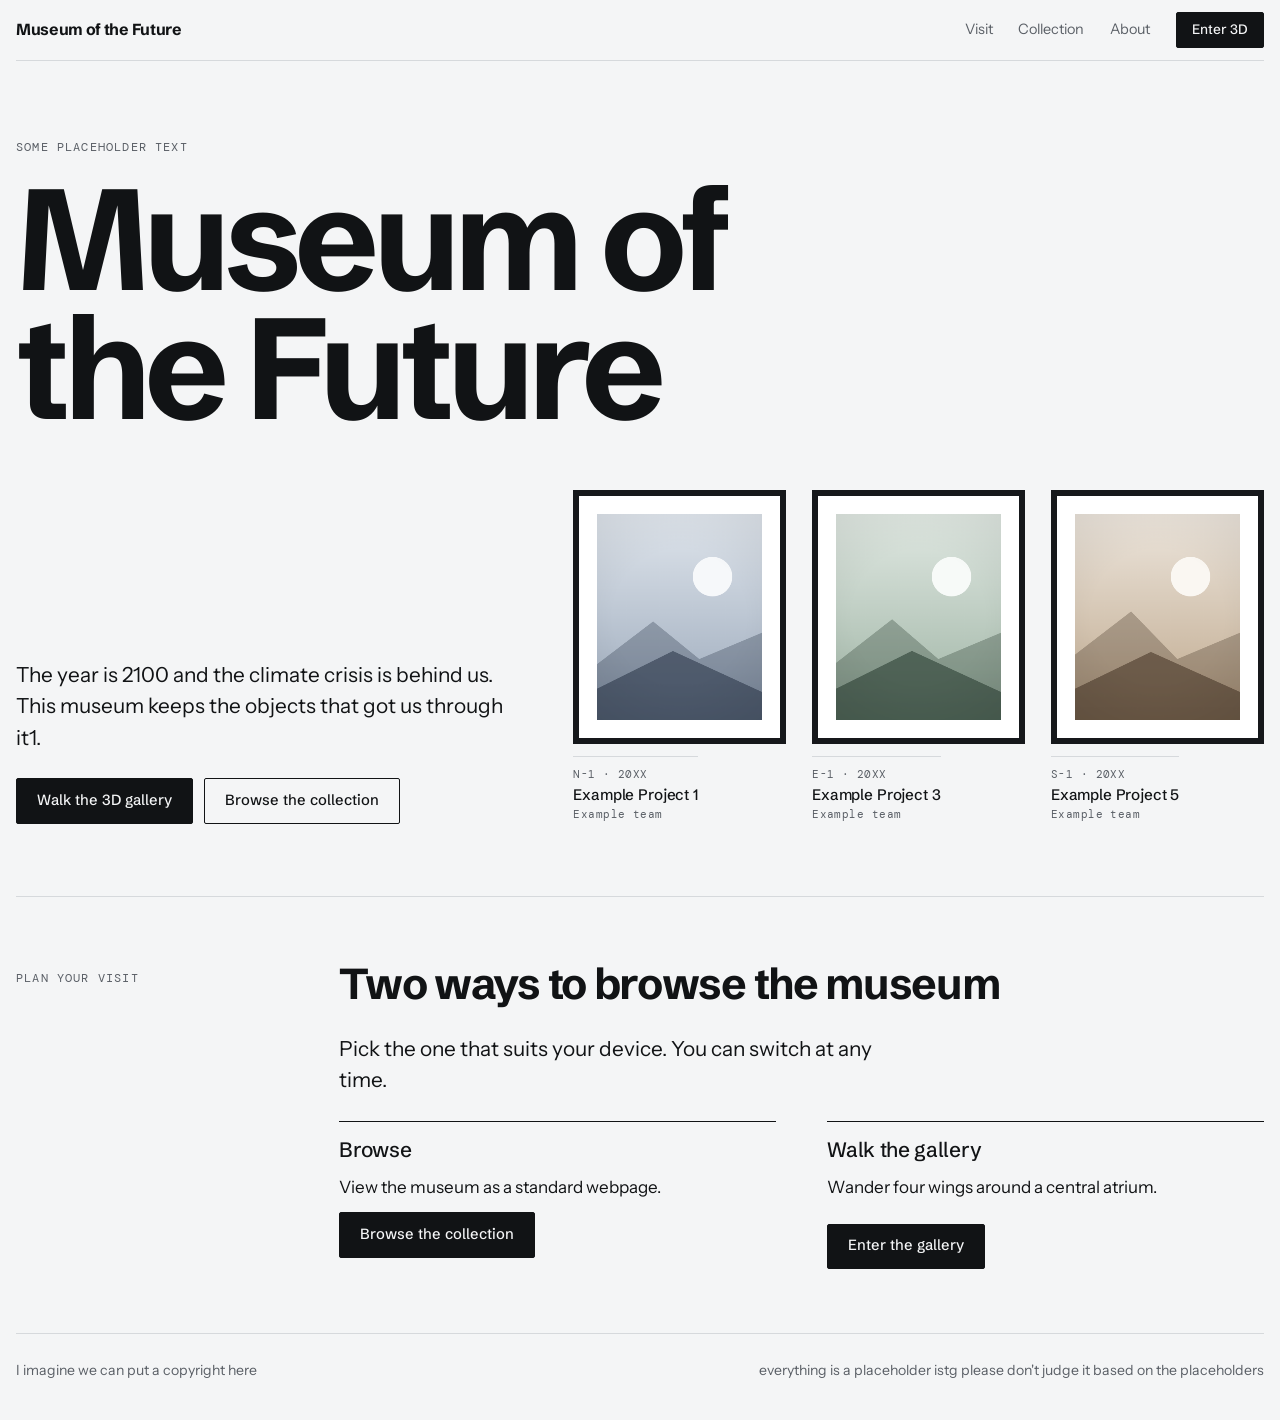
==== index.html @ c41415de "initial commit" ====
<!doctype html>
<html lang="en">
<head>
<meta charset="utf-8">
<meta name="viewport" content="width=device-width,initial-scale=1,viewport-fit=cover">
<meta name="claude:viewport-fit-sides" content="cover">
<title>Museum of the Future</title>
<link rel="preconnect" href="https://fonts.googleapis.com">
<link rel="preconnect" href="https://fonts.gstatic.com" crossorigin>
<link href="https://fonts.googleapis.com/css2?family=DM+Mono:wght@400;500&family=Instrument+Sans:wght@400;500&family=Schibsted+Grotesk:wght@500;700&display=swap" rel="stylesheet">
<link rel="stylesheet" href="css/base.css">
<link rel="stylesheet" href="css/site.css">
<link rel="stylesheet" href="css/gallery.css">
</head>
<body>

<div id="site">
<header class="top">
  <div class="wrap">
    <a class="brand" href="#top">Museum of the Future</a>
    <nav class="nav" aria-label="Main">
      <a href="#visit">Visit</a><a href="collection/">Collection</a><a href="about/">About</a>
      <button class="btn btn-primary btn-sm" type="button" data-3d="">Enter 3D</button>
    </nav>
  </div>
</header>

<main id="top">
<section class="hero">
  <div class="wrap">
    <p class="mono">some placeholder text</p>
    <h1>Museum of the Future</h1>
    <div class="hero-row">
      <div>
        <p class="lead">The year is 2100 and the climate crisis is behind us. This museum keeps the objects that got us through it1.</p>
        <div class="cta">
          <button class="btn btn-primary" type="button" data-3d="">Walk the 3D gallery</button>
          <a class="btn btn-ghost" href="collection/">Browse the collection</a>
        </div>
      </div>
      <div id="hero-wall" aria-label="Three works from the collection"></div>
    </div>
  </div>
</section>

<section class="sec" id="visit">
  <div class="wrap">
    <p class="mono sec-label">Plan your visit</p>
    <div class="sec-body">
      <h2>Two ways to browse the museum</h2>
      <p class="lead">Pick the one that suits your device. You can switch at any time.</p>
      <div class="two">
        <article class="item">
          <h3>Browse</h3>
          <p>View the museum as a standard webpage.</p>
          <div class="btn-row"><a class="btn btn-primary" href="collection/">Browse the collection</a></div>
        </article>
        <article class="item">
          <h3>Walk the gallery</h3>
          <p>Wander four wings around a central atrium.</p>
          <p class="note" id="device-note"></p>
          <div class="btn-row"><button class="btn btn-primary" type="button" data-3d="" id="enter3d">Enter the gallery</button></div>
          <p class="note" id="gl-warn" hidden>3D is not available in this browser. The Browse option has everything.</p>
        </article>
      </div>
    </div>
  </div>
</section>
</main>

<footer>
  <div class="wrap">
    <span>I imagine we can put a copyright here</span>
    <span>everything is a placeholder istg please don't judge it based on the placeholders</span>
  </div>
</footer>
</div>

<div class="modal" id="placard" role="dialog" aria-modal="true" aria-labelledby="pl-title" hidden>
  <div class="modal-card">
    <div class="frame"><div class="mat"><canvas id="pl-canvas" width="480" height="600" aria-hidden="true"></canvas></div></div>
    <div>
      <p class="mono" id="pl-cat"></p>
      <h3 id="pl-title" style="margin-block:.5rem .8rem;font-size:1.7rem;font-weight:700;letter-spacing:-.025em"></h3>
      <p id="pl-text"></p>
      <dl><dt>Wing</dt><dd id="pl-wing"></dd><dt>Era</dt><dd id="pl-year"></dd><dt>Stewarded by</dt><dd id="pl-by"></dd></dl>
      <div class="btn-row" style="margin-top:1.4rem"><button class="btn btn-primary" type="button" id="pl-close">Close</button></div>
    </div>
  </div>
</div>

<div id="gallery3d" hidden role="dialog" aria-modal="true" aria-label="3D gallery">
  <div id="gl-host"></div>
  <div class="hud">
    <div class="hud-top">
      <button class="hud-btn" id="gl-exit" type="button">&larr; Exit to site</button>
      <div class="hud-right">
        <label class="sr" for="hud-q">Quality</label>
        <select id="hud-q" class="hud-btn"><option value="low">Low</option><option value="medium">Medium</option><option value="high">High</option></select>
        <button class="hud-btn" id="gl-stats-btn" type="button" aria-pressed="false">Stats</button>
      </div>
    </div>
    <div class="hud-pill" id="gl-room" role="status" aria-live="polite"></div>
    <canvas id="gl-map" width="124" height="124" aria-hidden="true"></canvas>
    <div class="hud-stats" id="gl-stats" hidden></div>
    <div class="cross" aria-hidden="true"></div>
    <button class="hud-read" id="gl-read" type="button" hidden></button>
    <div id="joy" aria-hidden="true"><div id="knob"></div></div>
    <p class="hud-help"><span class="m">WASD or arrows to walk, mouse to look, E to read.</span></p>
  </div>
  <div class="gl-load" id="gl-load">
    <div class="box">
      <h2 id="gl-title">Opening the gallery</h2>
      <p id="gl-msg">Loading the 3D library.</p>
      <button class="btn btn-primary" type="button" id="gl-go" hidden>Start walking</button>
      <button class="btn btn-ghost" type="button" id="gl-back" hidden>Back to the site</button>
    </div>
  </div>
</div>

<!-- tiny DOM + environment helpers -->
<script src="src/util.js"></script>
<!-- shared state -->
<script src="src/state.js"></script>
<!-- the wings and the objects -->
<script src="src/data.js"></script>
<!-- procedural paintings -->
<script src="src/art.js"></script>
<!-- the flat collection page -->
<script src="src/collection.js"></script>
<!-- wall-label dialog -->
<script src="src/placard.js"></script>
<!-- device check + quality presets -->
<script src="src/quality.js"></script>
<!-- on-demand three.js loader -->
<script src="src/load-three.js"></script>
<!-- the 3D gallery -->
<script src="src/world.js"></script>
<!-- open/close the 3D gallery -->
<script src="src/gallery.js"></script>
<!-- click wiring -->
<script src="src/main.js"></script>
</body>
</html>
---- css/base.css ----
:root{color-scheme:light;box-sizing:border-box;padding-top:env(safe-area-inset-top,0px);padding-bottom:env(safe-area-inset-bottom,0px)}html{scroll-padding-top:env(safe-area-inset-top,0px)}body{margin:0;padding:0;font:14px -apple-system,BlinkMacSystemFont,sans-serif;background:#fff;color:#000}img{max-width:100%}[hidden]:not([hidden=until-found i]){display:none!important}

:root{
  --bg:#f4f5f6; --surface:#ffffff; --ink:#111315; --muted:#5a5f66; --line:#d6d9dc;
  --accent:#2a3fd6; --accent-ink:#ffffff; --mat:#ffffff; --frame:#16181b; --focus:#2a3fd6;
  --hud-bg:rgba(17,19,21,.8); --hud-ink:#f4f5f6;
  --f-display:'Schibsted Grotesk',system-ui,-apple-system,'Segoe UI',sans-serif;
  --f-body:'Instrument Sans',system-ui,-apple-system,'Segoe UI',sans-serif;
  --f-mono:'DM Mono',ui-monospace,'SFMono-Regular',Menlo,monospace;
}
@media (prefers-color-scheme: dark){
  :root:not([data-theme="light"]){
    --bg:#0d0e10; --surface:#15171a; --ink:#eceef0; --muted:#9aa0a8; --line:#2a2d32;
    --accent:#93a2ff; --accent-ink:#0d0e10; --frame:#3b3f45; --focus:#93a2ff; color-scheme:dark;
  }
}
:root[data-theme="dark"]{
  --bg:#0d0e10; --surface:#15171a; --ink:#eceef0; --muted:#9aa0a8; --line:#2a2d32;
  --accent:#93a2ff; --accent-ink:#0d0e10; --frame:#3b3f45; --focus:#93a2ff; color-scheme:dark;
}
*,*::before,*::after{box-sizing:border-box}
[hidden]{display:none!important}
html{scroll-behavior:smooth}
@media (prefers-reduced-motion: reduce){html{scroll-behavior:auto}*{transition:none!important;animation:none!important}}
body{
  background:var(--bg);color:var(--ink);font-family:var(--f-body);font-size:1.0625rem;line-height:1.6;
  padding-block:0;padding-left:max(16px,env(safe-area-inset-left,0px));padding-right:max(16px,env(safe-area-inset-right,0px));
  overflow-x:clip;-webkit-font-smoothing:antialiased;
}
body::before{content:"";position:fixed;inset:0 0 auto;height:env(safe-area-inset-top,0px);z-index:10;background:var(--bg)}
h1,h2,h3{font-family:var(--f-display);color:var(--ink);margin:0;text-wrap:balance}
h2{font-size:clamp(1.8rem,3.6vw,2.7rem);font-weight:700;letter-spacing:-.03em;line-height:1.08}
h3{font-size:1.3rem;font-weight:500;letter-spacing:-.015em;line-height:1.2}
p{margin:0}
a{color:var(--ink);text-underline-offset:3px}
a:hover{color:var(--accent)}
:focus-visible{outline:2px solid var(--focus);outline-offset:3px}
.sr{position:absolute;width:1px;height:1px;overflow:hidden;clip:rect(0 0 0 0);white-space:nowrap}
.mono{font-family:var(--f-mono);font-size:.74rem;letter-spacing:.1em;text-transform:uppercase;color:var(--muted)}
.wrap{max-width:82rem;margin-inline:auto}
.lead{font-size:clamp(1.1rem,1.8vw,1.3rem);line-height:1.5;max-width:36rem}
.small{font-size:.95rem;color:var(--muted);max-width:36rem}

.btn{font-family:var(--f-display);font-weight:500;font-size:.92rem;line-height:1.2;border-radius:2px;padding:.8rem 1.25rem;border:1px solid var(--ink);cursor:pointer;text-decoration:none;display:inline-flex;align-items:center;gap:.5rem;transition:background .15s,color .15s,border-color .15s}
.btn:hover{border-color:var(--accent);color:var(--accent-ink);background:var(--accent)}
.btn[disabled]{opacity:.45;cursor:not-allowed}
.btn[disabled]:hover{background:inherit;border-color:var(--ink);color:inherit}
.btn-primary{background:var(--ink);color:var(--bg)}
.btn-ghost{background:transparent;color:var(--ink)}
.btn-sm{padding:.55rem .95rem;font-size:.85rem}
---- css/site.css ----
.top{position:sticky;top:env(safe-area-inset-top,0px);z-index:8;background:var(--bg);border-bottom:1px solid var(--line)}
.top .wrap{display:flex;align-items:center;justify-content:space-between;gap:1rem;padding-block:.75rem}
.brand{font-family:var(--f-display);font-weight:700;font-size:1rem;letter-spacing:-.02em;text-decoration:none}
.nav{display:flex;align-items:center;gap:1.6rem}
.nav a:not(.btn){font-size:.9rem;text-decoration:none;color:var(--muted)}
.nav a:not(.btn):hover{color:var(--ink)}
@media (max-width:700px){.nav a:not(.btn){display:none}}

.hero{padding-block:clamp(2.5rem,6vw,5rem) clamp(2.5rem,6vw,4.5rem)}
.hero h1{font-size:clamp(3.1rem,11.2vw,9.2rem);font-weight:700;letter-spacing:-.05em;line-height:.9;margin:1.1rem 0 clamp(2rem,5vw,3.6rem);max-width:12ch}
.hero-row{display:grid;grid-template-columns:minmax(0,5fr) minmax(0,7fr);gap:clamp(1.8rem,5vw,5rem);align-items:end}
@media (max-width:860px){.hero-row{grid-template-columns:minmax(0,1fr)}}
.cta{display:flex;flex-wrap:wrap;gap:.7rem;margin-top:1.6rem}
.hero .small{margin-top:1.2rem}
#hero-wall{display:grid;grid-template-columns:repeat(3,minmax(0,1fr));gap:clamp(.8rem,2vw,1.6rem);align-items:end}
@media (max-width:600px){#hero-wall .plate{display:none}}

.frame{background:var(--frame);padding:clamp(4px,.7vw,6px)}
.mat{background:var(--mat);padding:clamp(8px,9%,20px)}
.mat canvas{display:block;width:100%;height:auto;aspect-ratio:4/5;max-width:100%}
.plate{border-top:1px solid var(--line);padding-top:.55rem;font-family:var(--f-mono);font-size:.7rem;line-height:1.55;letter-spacing:.04em;color:var(--muted)}
.plate b{display:block;font-family:var(--f-display);font-weight:500;font-size:.95rem;letter-spacing:-.01em;line-height:1.3;color:var(--ink);margin-block:.1rem}
.art{display:flex;flex-direction:column;gap:.75rem;text-align:left;background:none;border:0;padding:0;color:inherit;font:inherit;cursor:pointer;min-width:0}
.art .frame{transition:transform .25s}
.art:hover .frame{transform:translateY(-4px)}

.sec{border-top:1px solid var(--line);padding-block:clamp(2.2rem,5vw,4rem)}
.sec .wrap{display:grid;grid-template-columns:minmax(0,1fr) minmax(0,3.4fr);gap:clamp(1rem,4vw,4rem)}
@media (max-width:860px){.sec .wrap{grid-template-columns:minmax(0,1fr)}}
.sec-label{padding-top:.5rem}
.sec-body{display:grid;gap:1.6rem;min-width:0;align-content:start}
.two{display:grid;grid-template-columns:repeat(2,minmax(0,1fr));gap:clamp(1.5rem,4vw,3.5rem)}
.three{display:grid;grid-template-columns:repeat(3,minmax(0,1fr));gap:clamp(1.5rem,3vw,2.5rem)}
@media (max-width:860px){.two,.three{grid-template-columns:minmax(0,1fr)}}
.item{border-top:1px solid var(--ink);padding-top:1rem;display:grid;gap:.7rem;align-content:start}
.item p{max-width:34rem}
.list{margin:0;padding:0;list-style:none;display:grid;gap:.4rem;font-size:.95rem;color:var(--muted)}
.list li{padding-left:1rem;position:relative}
.list li::before{content:"";position:absolute;left:0;top:.7em;width:.5rem;height:1px;background:currentColor}
.seg{display:inline-flex;border:1px solid var(--ink);width:max-content;max-width:100%}
.seg label{cursor:pointer;position:relative}
.seg input{position:absolute;opacity:0;width:1px;height:1px}
.seg span{display:block;padding:.45rem 1.1rem;font-family:var(--f-mono);font-size:.74rem;letter-spacing:.08em;text-transform:uppercase}
.seg input:checked + span{background:var(--ink);color:var(--bg)}
.seg input:focus-visible + span{outline:2px solid var(--focus);outline-offset:2px}
.note{font-size:.92rem;color:var(--muted)}
.btn-row{display:flex;flex-wrap:wrap;gap:.7rem}

.chips{display:flex;flex-wrap:wrap;gap:.4rem}
.chip{font-family:var(--f-mono);font-size:.72rem;letter-spacing:.08em;text-transform:uppercase;color:var(--ink);background:transparent;border:1px solid var(--line);border-radius:2px;padding:.45rem .8rem;cursor:pointer}
.chip:hover{border-color:var(--ink)}
.chip[aria-pressed="true"]{background:var(--ink);border-color:var(--ink);color:var(--bg)}
.wing{display:grid;grid-template-columns:minmax(0,1fr) minmax(0,2fr);gap:clamp(1.5rem,4vw,3rem);padding-block:2rem;border-top:1px solid var(--line)}
.wing:first-child{border-top:1px solid var(--ink)}
@media (max-width:860px){.wing{grid-template-columns:minmax(0,1fr)}}
.wing-head{display:grid;gap:.7rem;align-content:start;justify-items:start}
.wing-head .btn{margin-top:.4rem}
.wing-art{display:grid;grid-template-columns:repeat(2,minmax(0,1fr));gap:clamp(1rem,3vw,2rem);align-items:start}
@media (max-width:520px){.wing-art{grid-template-columns:minmax(0,1fr)}}

.notes{display:grid;grid-template-columns:repeat(2,minmax(0,1fr));gap:1.4rem clamp(1.5rem,4vw,3.5rem);margin:0;padding:0;list-style:none}
@media (max-width:860px){.notes{grid-template-columns:minmax(0,1fr)}}
.notes li{border-top:1px solid var(--line);padding-top:.8rem}
.notes b{font-family:var(--f-display);font-weight:500;display:block;margin-bottom:.2rem}
.notes span{color:var(--muted);font-size:.95rem}

form{display:grid;gap:.6rem;align-content:start}
form h3{margin-bottom:.2rem}
legend{font-family:var(--f-display);font-weight:500;padding:0;margin-bottom:.8rem}
fieldset{border:0;margin:0;padding:0;min-width:0}
label.q{font-family:var(--f-display);font-weight:500;font-size:.9rem;margin-top:.5rem}
textarea,input[type=text],select.field{width:100%;font:inherit;color:var(--ink);background:var(--surface);border:1px solid var(--line);border-radius:2px;padding:.65rem .75rem}
textarea:focus,input[type=text]:focus,select.field:focus{border-color:var(--ink);outline:none;box-shadow:0 0 0 2px var(--focus)}
textarea{resize:vertical;min-height:5rem}
.scale{display:flex;gap:.4rem;flex-wrap:wrap}
.scale label{cursor:pointer;position:relative}
.scale input{position:absolute;opacity:0;width:1px;height:1px}
.scale span{display:grid;place-items:center;width:3rem;height:3rem;border:1px solid var(--ink);font-family:var(--f-mono);font-size:.9rem}
.scale input:checked + span{background:var(--ink);color:var(--bg)}
.scale input:focus-visible + span{outline:2px solid var(--focus);outline-offset:2px}
.ends{display:flex;justify-content:space-between;font-size:.82rem;color:var(--muted);max-width:16.4rem;margin-top:.4rem}
.msg{min-height:1.4em;font-size:.95rem;color:var(--accent)}
footer{border-top:1px solid var(--line);padding-block:1.6rem 2.4rem;color:var(--muted);font-size:.88rem}
footer .wrap{display:flex;flex-wrap:wrap;justify-content:space-between;gap:.5rem 2rem}

.modal{position:fixed;inset:0;z-index:100;background:rgba(8,9,11,.72);display:grid;place-items:center;padding:max(16px,env(safe-area-inset-top,0px)) max(16px,env(safe-area-inset-right,0px)) max(16px,env(safe-area-inset-bottom,0px)) max(16px,env(safe-area-inset-left,0px));overflow:auto}
.modal-card{background:var(--bg);border:1px solid var(--line);max-width:52rem;width:100%;display:grid;grid-template-columns:minmax(0,.8fr) minmax(0,1fr);gap:clamp(1.2rem,3vw,2.2rem);padding:clamp(1.1rem,3vw,2rem)}
@media (max-width:640px){.modal-card{grid-template-columns:minmax(0,1fr)}.modal-card .frame{max-width:15rem}}
.modal-card dl{margin:1.2rem 0 0;display:grid;grid-template-columns:auto 1fr;gap:.4rem 1.2rem;font-size:.92rem;border-top:1px solid var(--line);padding-top:1rem}
.modal-card dt{font-family:var(--f-mono);font-size:.7rem;letter-spacing:.08em;text-transform:uppercase;color:var(--muted);padding-top:.2rem}
.modal-card dd{margin:0}
---- css/gallery.css ----
#gallery3d{position:fixed;inset:0;z-index:50;background:#e8e9eb}
#gl-host{position:absolute;inset:0}
#gl-host canvas{display:block;width:100%;height:100%;touch-action:none;cursor:grab}
.hud{position:absolute;inset:0;pointer-events:none;color:var(--hud-ink)}
.hud > *{pointer-events:auto}
.hud-top{position:absolute;top:0;left:0;right:0;display:flex;justify-content:space-between;gap:.6rem;flex-wrap:wrap;pointer-events:none;
  padding:calc(env(safe-area-inset-top,0px) + 10px) max(12px,env(safe-area-inset-left,0px)) 0 max(12px,env(safe-area-inset-right,0px))}
.hud-top > *{pointer-events:auto}
.hud-right{display:flex;gap:.5rem;align-items:center}
.hud-btn{background:var(--hud-bg);color:var(--hud-ink);border:1px solid rgba(255,255,255,.22);border-radius:2px;padding:.55rem .9rem;font-family:var(--f-display);font-weight:500;font-size:.85rem;cursor:pointer;color-scheme:dark}
.hud-btn[aria-pressed="true"]{background:#f4f5f6;color:#111315}
.hud-pill{position:absolute;left:50%;transform:translateX(-50%);top:calc(env(safe-area-inset-top,0px) + 62px);background:var(--hud-bg);padding:.45rem 1rem;border-radius:2px;font-family:var(--f-mono);font-size:.76rem;letter-spacing:.1em;text-transform:uppercase;opacity:0;transition:opacity .4s;pointer-events:none!important}
.hud-pill.on{opacity:1}
#gl-map{position:absolute;right:max(12px,env(safe-area-inset-right,0px));top:calc(env(safe-area-inset-top,0px) + 62px);width:124px;height:124px;background:var(--hud-bg);border-radius:2px;pointer-events:none!important}
.hud-stats{position:absolute;left:max(12px,env(safe-area-inset-left,0px));top:calc(env(safe-area-inset-top,0px) + 62px);background:var(--hud-bg);padding:.6rem .8rem;border-radius:2px;font-family:var(--f-mono);font-size:.72rem;line-height:1.55;white-space:pre;pointer-events:none!important}
.cross{position:absolute;left:50%;top:50%;width:8px;height:8px;margin:-4px 0 0 -4px;border-radius:50%;background:rgba(255,255,255,.9);box-shadow:0 0 0 1px rgba(17,19,21,.6);pointer-events:none!important}
.hud-read{position:absolute;left:50%;transform:translateX(-50%);bottom:calc(env(safe-area-inset-bottom,0px) + 150px);max-width:calc(100% - 32px);background:#f4f5f6;color:#111315;border:0;border-radius:2px;padding:.75rem 1.2rem;font-family:var(--f-display);font-weight:500;font-size:.92rem;cursor:pointer;box-shadow:0 2px 14px rgba(0,0,0,.25)}
.hud-help{position:absolute;left:max(12px,env(safe-area-inset-left,0px));bottom:calc(env(safe-area-inset-bottom,0px) + 14px);right:max(12px,env(safe-area-inset-right,0px));font-size:.8rem;text-align:center;pointer-events:none!important;color:#3a3e44}
.hud-help .t{display:none}
@media (pointer:coarse){.hud-help .m{display:none}.hud-help .t{display:inline}.hud-help{text-align:right;bottom:calc(env(safe-area-inset-bottom,0px) + 4px)}}
#joy{display:none;position:absolute;left:calc(max(12px,env(safe-area-inset-left,0px)) + 8px);bottom:calc(env(safe-area-inset-bottom,0px) + 26px);width:120px;height:120px;border-radius:50%;background:var(--hud-bg);border:1px solid rgba(255,255,255,.3);touch-action:none}
@media (pointer:coarse){#joy{display:block}}
#knob{position:absolute;left:50%;top:50%;width:52px;height:52px;margin:-26px 0 0 -26px;border-radius:50%;background:rgba(255,255,255,.88);pointer-events:none}
.gl-load{position:absolute;inset:0;display:grid;place-items:center;background:rgba(13,14,16,.86);padding:max(16px,env(safe-area-inset-top,0px)) max(16px,env(safe-area-inset-right,0px)) max(16px,env(safe-area-inset-bottom,0px)) max(16px,env(safe-area-inset-left,0px));z-index:5}
.gl-load .box{max-width:26rem;width:100%;background:var(--bg);border:1px solid var(--line);padding:1.6rem;display:grid;gap:1rem;justify-items:start}
.gl-load .box h2{font-size:1.6rem}
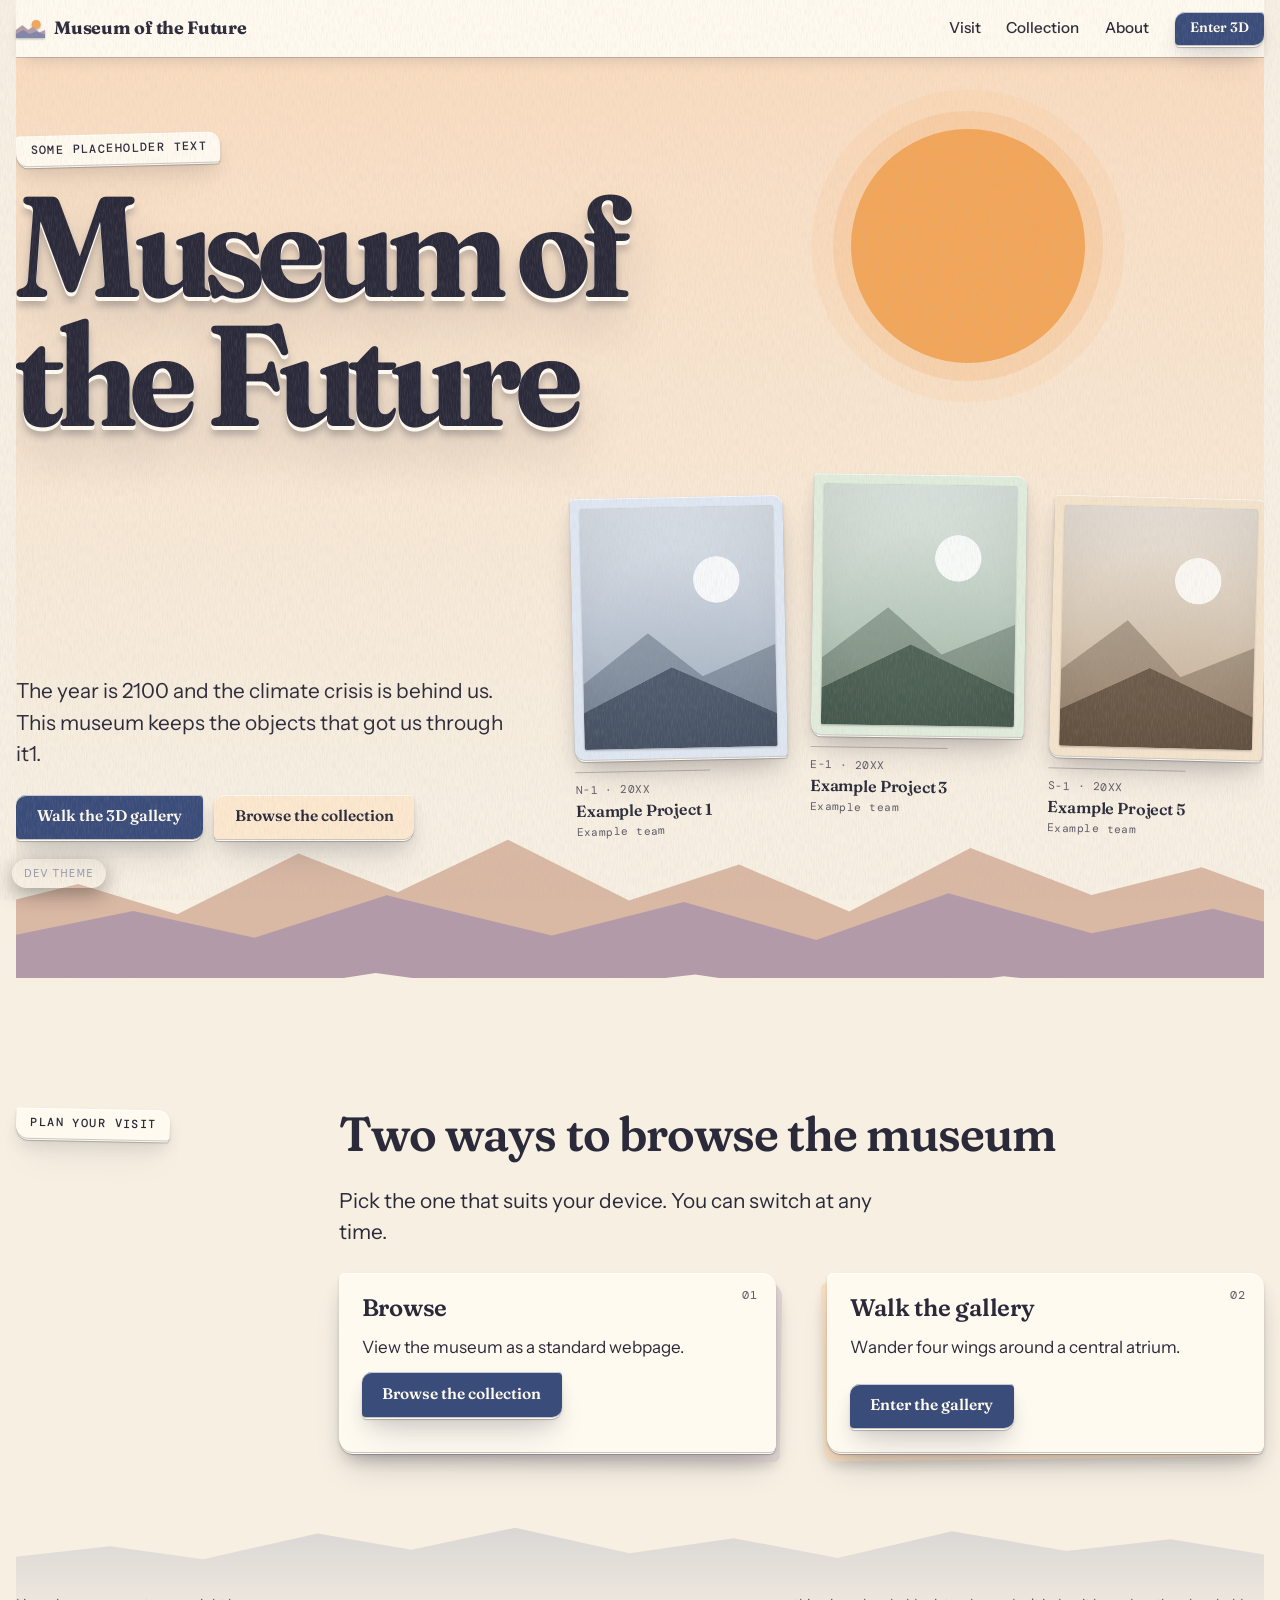
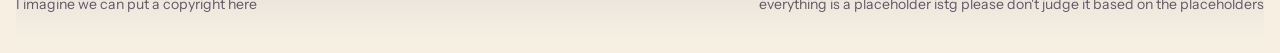
==== commit 617b4fcd: "these themes are so ass" ====
--- a/index.html
+++ b/index.html
@@ -11,6 +11,8 @@
 <link rel="stylesheet" href="css/base.css">
 <link rel="stylesheet" href="css/site.css">
 <link rel="stylesheet" href="css/gallery.css">
+<!-- RM TS BEFORE PROD -->
+<script src="src/theme-switcher.js"></script>
 </head>
 <body>
 
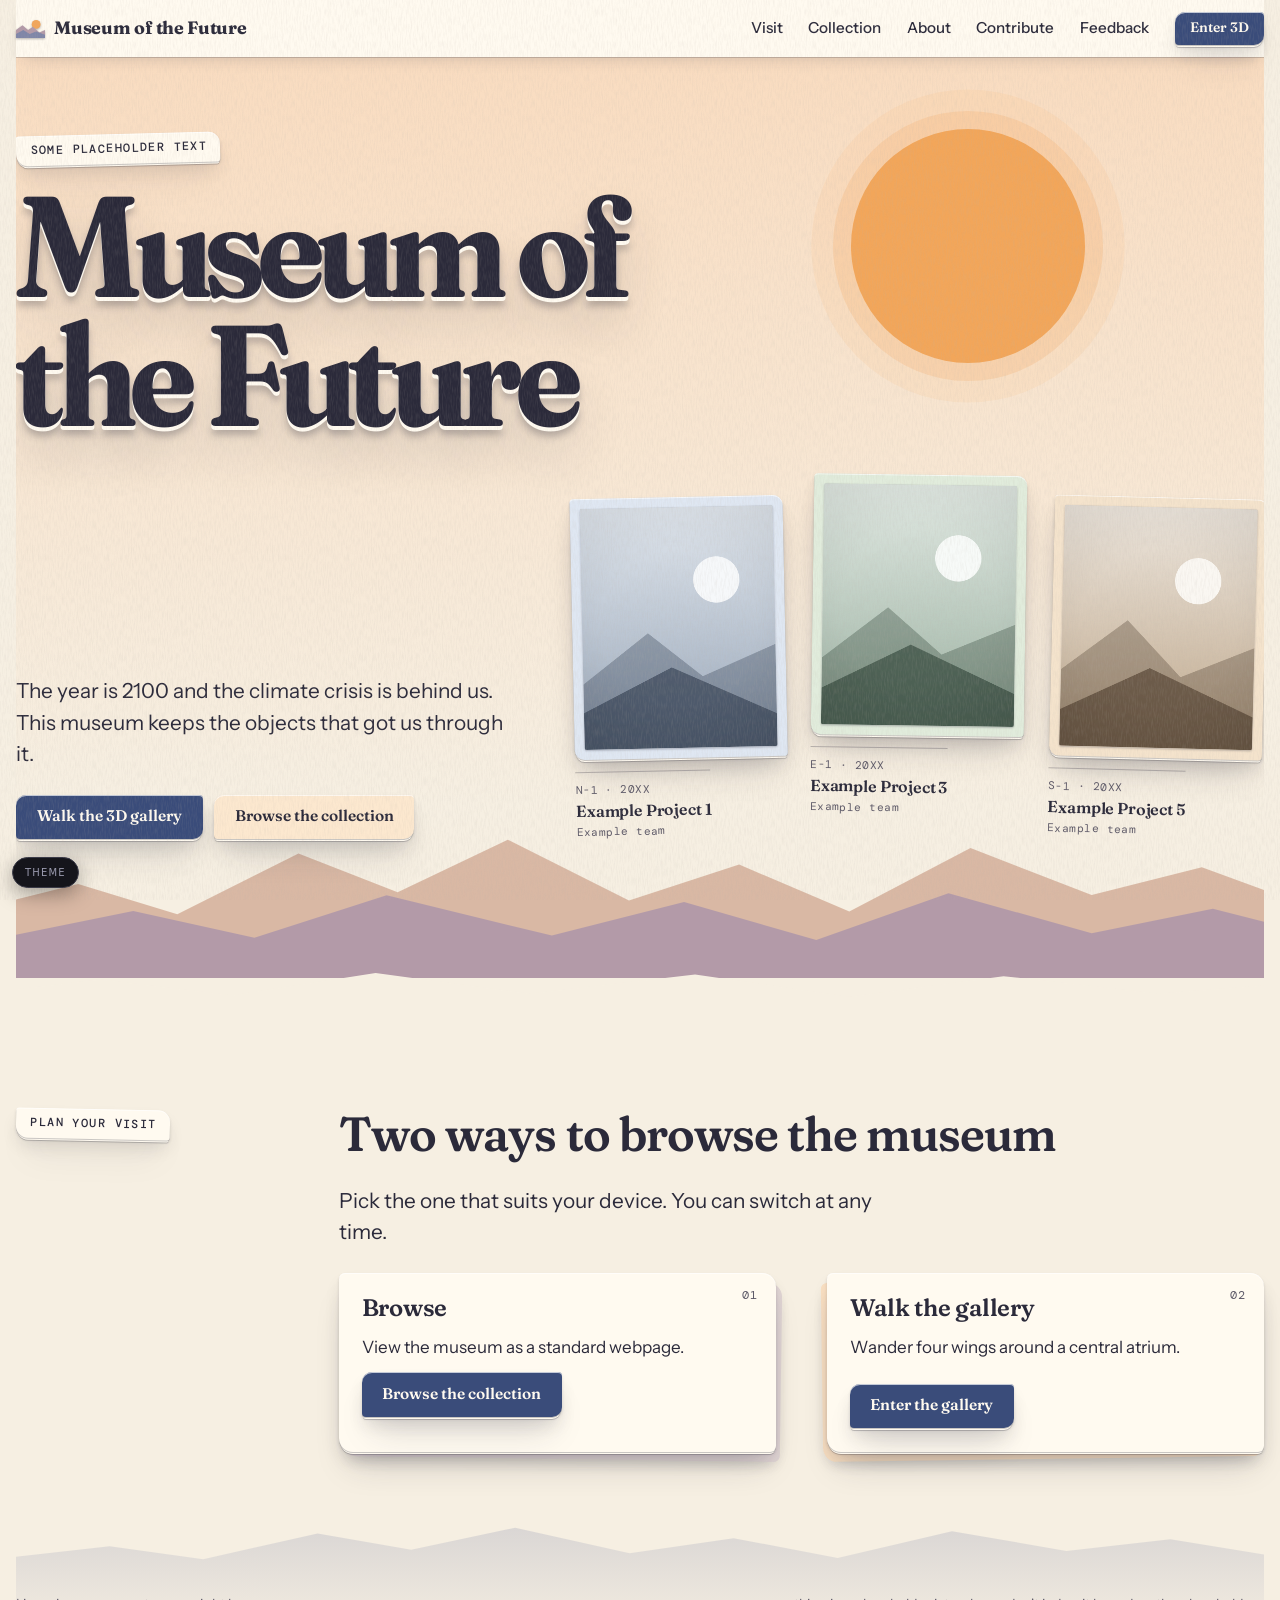
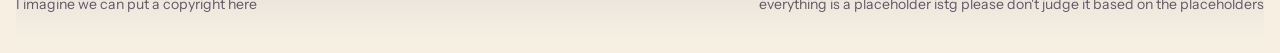
==== commit b6d2c0cb: "fixed nav, contrivute/feedback" ====
--- a/index.html
+++ b/index.html
@@ -21,7 +21,7 @@
   <div class="wrap">
     <a class="brand" href="#top">Museum of the Future</a>
     <nav class="nav" aria-label="Main">
-      <a href="#visit">Visit</a><a href="collection/">Collection</a><a href="about/">About</a>
+      <a href="#visit">Visit</a><a href="collection/">Collection</a><a href="about/">About</a><a href="contribute/">Contribute</a><a href="feedback/">Feedback</a>
       <button class="btn btn-primary btn-sm" type="button" data-3d="">Enter 3D</button>
     </nav>
   </div>
@@ -34,7 +34,7 @@
     <h1>Museum of the Future</h1>
     <div class="hero-row">
       <div>
-        <p class="lead">The year is 2100 and the climate crisis is behind us. This museum keeps the objects that got us through it1.</p>
+        <p class="lead">The year is 2100 and the climate crisis is behind us. This museum keeps the objects that got us through it.</p>
         <div class="cta">
           <button class="btn btn-primary" type="button" data-3d="">Walk the 3D gallery</button>
           <a class="btn btn-ghost" href="collection/">Browse the collection</a>
@@ -140,6 +140,8 @@
 <script src="src/world.js"></script>
 <!-- open/close the 3D gallery -->
 <script src="src/gallery.js"></script>
+<!-- responsive top nav -->
+<script src="src/nav.js"></script>
 <!-- click wiring -->
 <script src="src/main.js"></script>
 </body>
--- a/css/site.css
+++ b/css/site.css
@@ -2,9 +2,20 @@
 .top .wrap{display:flex;align-items:center;justify-content:space-between;gap:1rem;padding-block:.75rem}
 .brand{font-family:var(--f-display);font-weight:700;font-size:1rem;letter-spacing:-.02em;text-decoration:none}
 .nav{display:flex;align-items:center;gap:1.6rem}
+.nav-links{display:contents}
 .nav a:not(.btn){font-size:.9rem;text-decoration:none;color:var(--muted)}
 .nav a:not(.btn):hover{color:var(--ink)}
-@media (max-width:700px){.nav a:not(.btn){display:none}}
+.nav a[aria-current=page]{color:var(--ink)}
+.nav-menu{display:none;background:none;border:1px solid var(--line);border-radius:2px;padding:.4rem .7rem;font-family:var(--f-mono);font-size:.72rem;letter-spacing:.08em;text-transform:uppercase;color:var(--ink);cursor:pointer}
+.nav-menu:hover{border-color:var(--ink)}
+
+.top.nav-compact .nav{gap:.75rem}
+.top.nav-compact .nav-menu{display:inline-flex}
+.top.nav-compact .nav-links{position:absolute;top:100%;left:0;right:0;z-index:9;display:none;flex-direction:column;align-items:stretch;gap:0;padding:.1rem clamp(1rem,4vw,1.5rem) .9rem;background:var(--bg);border-bottom:1px solid var(--line)}
+.top.nav-compact.nav-open .nav-links{display:flex}
+.top.nav-compact .nav-links a:not(.btn):not(:first-child){padding-block:.6rem;border-top:1px solid var(--line)}
+.top.nav-compact .nav-links a:not(.btn):first-child{padding-block:.6rem}
+.top.nav-compact .nav-links a:not(.btn):hover{color:var(--accent)}
 
 .hero{padding-block:clamp(2.5rem,6vw,5rem) clamp(2.5rem,6vw,4.5rem)}
 .hero h1{font-size:clamp(3.1rem,11.2vw,9.2rem);font-weight:700;letter-spacing:-.05em;line-height:.9;margin:1.1rem 0 clamp(2rem,5vw,3.6rem);max-width:12ch}
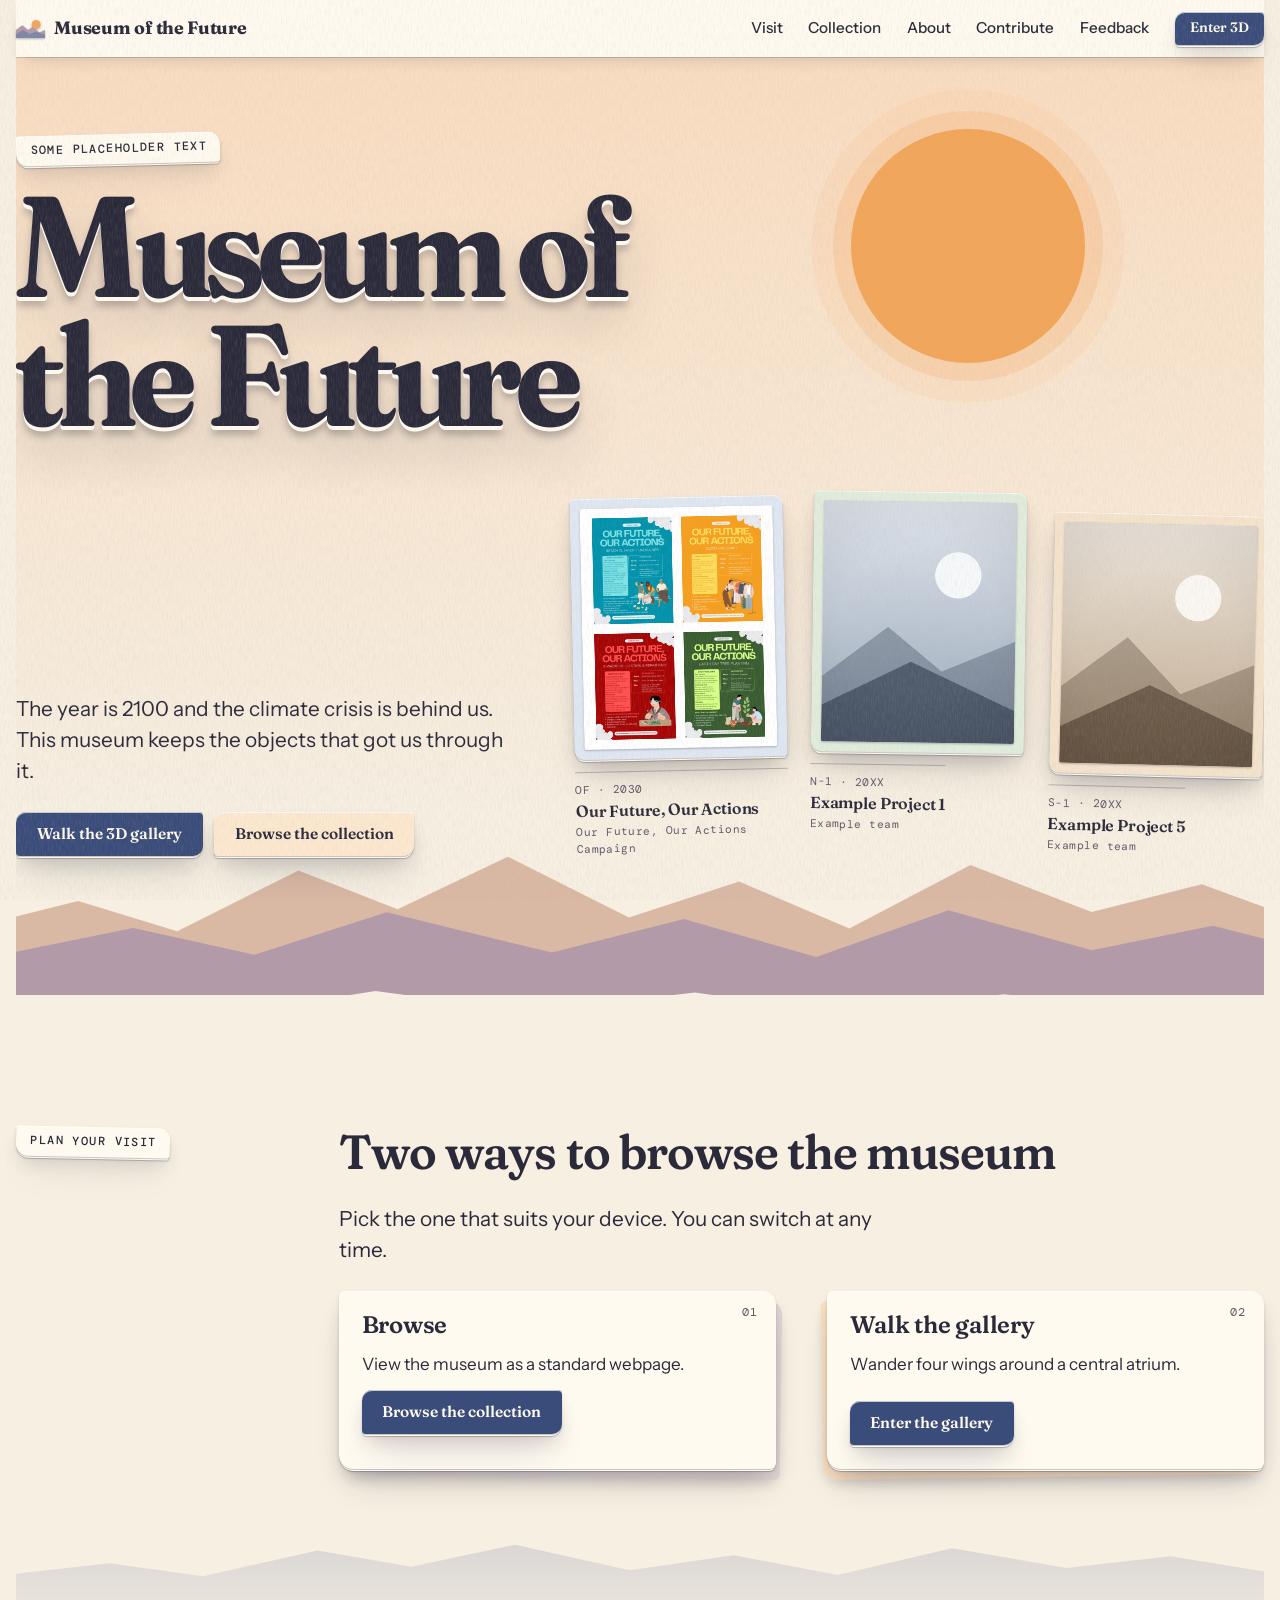
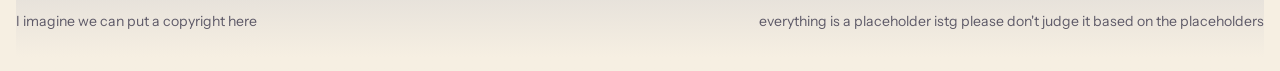
==== commit fd7379cf: "favicon + actual artifact" ====
--- a/index.html
+++ b/index.html
@@ -1,5 +1,5 @@
 <!doctype html>
-<html lang="en">
+<html lang="en" data-skin="papercut" data-style="maximal">
 <head>
 <meta charset="utf-8">
 <meta name="viewport" content="width=device-width,initial-scale=1,viewport-fit=cover">
@@ -11,8 +11,11 @@
 <link rel="stylesheet" href="css/base.css">
 <link rel="stylesheet" href="css/site.css">
 <link rel="stylesheet" href="css/gallery.css">
-<!-- RM TS BEFORE PROD -->
-<script src="src/theme-switcher.js"></script>
+<link rel="icon" type="image/png" href="/assets/favicon.png">
+<link rel="preconnect" href="https://fonts.googleapis.com">
+<link rel="preconnect" href="https://fonts.gstatic.com" crossorigin>
+<link rel="stylesheet" href="https://fonts.googleapis.com/css2?family=Fraunces:opsz,wght,SOFT@9..144,500..700,60&display=swap">
+<link rel="stylesheet" href="css/skins/papercut.css">
 </head>
 <body>
 
@@ -84,8 +87,8 @@
     <div>
       <p class="mono" id="pl-cat"></p>
       <h3 id="pl-title" style="margin-block:.5rem .8rem;font-size:1.7rem;font-weight:700;letter-spacing:-.025em"></h3>
-      <p id="pl-text"></p>
-      <dl><dt>Wing</dt><dd id="pl-wing"></dd><dt>Era</dt><dd id="pl-year"></dd><dt>Stewarded by</dt><dd id="pl-by"></dd></dl>
+      
+      <dl><dt>Name</dt><dd id="pl-name"></dd><dt>Wing</dt><dd id="pl-wing"></dd><dt>Year</dt><dd id="pl-year"></dd><dt>Origin</dt><dd id="pl-origin"></dd><dt>Description</dt><dd id="pl-desc"></dd></dl>
       <div class="btn-row" style="margin-top:1.4rem"><button class="btn btn-primary" type="button" id="pl-close">Close</button></div>
     </div>
   </div>
--- a/css/base.css
+++ b/css/base.css
@@ -8,16 +8,7 @@
   --f-body:'Instrument Sans',system-ui,-apple-system,'Segoe UI',sans-serif;
   --f-mono:'DM Mono',ui-monospace,'SFMono-Regular',Menlo,monospace;
 }
-@media (prefers-color-scheme: dark){
-  :root:not([data-theme="light"]){
-    --bg:#0d0e10; --surface:#15171a; --ink:#eceef0; --muted:#9aa0a8; --line:#2a2d32;
-    --accent:#93a2ff; --accent-ink:#0d0e10; --frame:#3b3f45; --focus:#93a2ff; color-scheme:dark;
-  }
-}
-:root[data-theme="dark"]{
-  --bg:#0d0e10; --surface:#15171a; --ink:#eceef0; --muted:#9aa0a8; --line:#2a2d32;
-  --accent:#93a2ff; --accent-ink:#0d0e10; --frame:#3b3f45; --focus:#93a2ff; color-scheme:dark;
-}
+
 *,*::before,*::after{box-sizing:border-box}
 [hidden]{display:none!important}
 html{scroll-behavior:smooth}
--- a/css/skins/papercut.css
+++ b/css/skins/papercut.css
@@ -0,0 +1,285 @@
+html[data-skin=papercut]{
+  --pc-f-display:'Fraunces','Schibsted Grotesk',Georgia,serif;
+
+  --pc-ridge-1:url("data:image/svg+xml,%3Csvg xmlns='http://www.w3.org/2000/svg' viewBox='0 0 1200 120' preserveAspectRatio='none'%3E%3Cpath d='M0 120V70L90 52 180 74 290 30 380 58 480 20 590 64 690 38 790 72 900 26 1010 60 1110 40 1200 66V120Z'/%3E%3C/svg%3E");
+  --pc-ridge-2:url("data:image/svg+xml,%3Csvg xmlns='http://www.w3.org/2000/svg' viewBox='0 0 1200 120' preserveAspectRatio='none'%3E%3Cpath d='M0 120V88L140 60 250 84 370 46 520 82 640 52 760 86 880 44 1010 80 1120 58 1200 78V120Z'/%3E%3C/svg%3E");
+  --pc-ridge-3:url("data:image/svg+xml,%3Csvg xmlns='http://www.w3.org/2000/svg' viewBox='0 0 1200 120' preserveAspectRatio='none'%3E%3Cpath d='M0 120V96L110 78 230 98 360 70 500 96 650 72 790 100 930 74 1070 96 1200 82V120Z'/%3E%3C/svg%3E");
+  --pc-ridge-h:clamp(34px,5vw,64px);
+  --pc-ease:cubic-bezier(.2,.7,.2,1);
+}
+
+html[data-skin=papercut]{
+  color-scheme:light;
+  --pc-paper:#f6efe2; --pc-paper-2:#fffaf0; --pc-ink:#2b2a3a; --pc-muted:#5e5a68; --pc-rule:rgba(43,42,58,.28);
+  --pc-sky-top:#f9dcc0; --pc-sky-bot:#f6efe2;
+  --pc-sun:#f2a65a; --pc-ridge-far:#d9b8a4; --pc-ridge-mid:#b39aa8; --pc-ridge-near:#7f86a8;
+  --pc-sh:43,42,58;
+  --pc-sh-a:.16; --pc-sh-b:.22; --pc-edge:rgba(255,255,255,.7);
+  --pc-btn-bg:#3a4c7a; --pc-btn-ink:#fffaf0; --pc-focus:#3a4c7a;
+
+  --pc-n-a:#dfe7f2; --pc-n-b:#8aa3c7;
+  --pc-e-a:#e1ecdc; --pc-e-b:#86a98a;
+  --pc-s-a:#f4e3cc; --pc-s-b:#d19a5c;
+  --pc-w-a:#d9ecec; --pc-w-b:#6fa9ae;
+  --pc-fibre:.5;
+}
+
+html[data-skin=papercut] body{background:var(--pc-paper)}
+html[data-skin=papercut] body::before{background:var(--pc-paper)}
+html[data-skin=papercut] ::selection{background:var(--pc-sun);color:#2b2a3a}
+
+html[data-skin=papercut]::after{content:"";position:fixed;inset:0;z-index:9;pointer-events:none;opacity:var(--pc-fibre);
+  background:url("data:image/svg+xml,%3Csvg xmlns='http://www.w3.org/2000/svg' width='240' height='240'%3E%3Cfilter id='n' x='0' y='0' width='100%25' height='100%25'%3E%3CfeTurbulence type='fractalNoise' baseFrequency='.8 .12' numOctaves='2' seed='3' stitchTiles='stitch'/%3E%3CfeColorMatrix values='0 0 0 0 .5  0 0 0 0 .45  0 0 0 0 .4  0 0 0 .55 -.22'/%3E%3C/filter%3E%3Crect width='100%25' height='100%25' filter='url(%23n)'/%3E%3C/svg%3E") 0 0/240px 240px}
+
+html[data-skin=papercut] :is(#site,#placard){
+  --bg:var(--pc-paper); --surface:var(--pc-paper-2); --ink:var(--pc-ink); --muted:var(--pc-muted);
+  --line:var(--pc-rule); --accent:var(--pc-btn-bg); --accent-ink:var(--pc-btn-ink);
+  --mat:var(--pc-paper-2); --frame:transparent; --focus:var(--pc-focus);
+  --f-display:var(--pc-f-display);
+  color:var(--pc-ink);
+
+  --pc-lift:
+    0 1px 0 var(--pc-edge) inset,
+    0 1px 0 rgba(var(--pc-sh),.25),
+    0 3px 0 -1px var(--sheet,var(--pc-paper-2)),
+    0 4px 0 -1px rgba(var(--pc-sh),.22),
+    0 2px 3px rgba(var(--pc-sh),var(--pc-sh-a)),
+    0 10px 18px -4px rgba(var(--pc-sh),var(--pc-sh-a)),
+    0 22px 34px -12px rgba(var(--pc-sh),var(--pc-sh-b));
+  --pc-lift-hi:
+    0 1px 0 var(--pc-edge) inset,
+    0 1px 0 rgba(var(--pc-sh),.25),
+    0 3px 0 -1px var(--sheet,var(--pc-paper-2)),
+    0 4px 0 -1px rgba(var(--pc-sh),.22),
+    0 4px 6px rgba(var(--pc-sh),var(--pc-sh-a)),
+    0 18px 28px -6px rgba(var(--pc-sh),var(--pc-sh-a)),
+    0 34px 48px -14px rgba(var(--pc-sh),var(--pc-sh-b));
+  --pc-press:0 1px 0 rgba(var(--pc-sh),.3),0 2px 4px rgba(var(--pc-sh),var(--pc-sh-a));
+
+  [data-wing=north],[data-filter=north]{--pc-a:var(--pc-n-a);--pc-b:var(--pc-n-b)}
+  [data-wing=east], [data-filter=east] {--pc-a:var(--pc-e-a);--pc-b:var(--pc-e-b)}
+  [data-wing=south],[data-filter=south]{--pc-a:var(--pc-s-a);--pc-b:var(--pc-s-b)}
+  [data-wing=west], [data-filter=west] {--pc-a:var(--pc-w-a);--pc-b:var(--pc-w-b)}
+  --pc-a:var(--pc-paper-2); --pc-b:var(--pc-ridge-near);
+
+  :focus-visible{outline:3px solid var(--pc-focus);outline-offset:3px}
+  a{color:var(--pc-ink)}
+  a:hover{color:var(--pc-ink);text-decoration-color:var(--pc-sun)}
+  h1,h2,h3{font-weight:600;letter-spacing:-.02em;font-variation-settings:'SOFT' 60,'WONK' 0}
+  h2{font-size:clamp(1.9rem,4vw,3rem);line-height:1.05}
+  h3{font-weight:600;letter-spacing:-.01em}
+
+  .top{background:var(--pc-paper-2);border-bottom:0;box-shadow:0 1px 0 rgba(var(--pc-sh),.2),0 8px 16px -8px rgba(var(--pc-sh),var(--pc-sh-b))}
+  .brand{display:inline-flex;align-items:center;gap:.6rem;font-weight:700;font-size:1.12rem;letter-spacing:-.02em}
+  .brand::before{
+    content:"";flex:none;width:1.8rem;height:1.25rem;
+    background:url("data:image/svg+xml,%3Csvg xmlns='http://www.w3.org/2000/svg' viewBox='0 0 36 25'%3E%3Ccircle cx='25' cy='8' r='5.5' fill='%23f2a65a'/%3E%3Cpath d='M0 25V15l8-6 7 6 6-4 8 7 7-3v10Z' fill='%23b39aa8'/%3E%3Cpath d='M0 25v-5l9-5 8 5 8-3 11 4v4Z' fill='%237f86a8'/%3E%3C/svg%3E") center/contain no-repeat;
+    filter:drop-shadow(0 1px 1px rgba(var(--pc-sh),.35));
+  }
+  .nav a:not(.btn){color:var(--pc-ink);font-weight:500;font-size:.95rem}
+  .nav a:not(.btn):hover{color:var(--pc-ink);text-decoration:underline;text-decoration-color:var(--pc-sun);text-decoration-thickness:2px}
+
+  .btn{
+    font-family:var(--f-display);font-weight:600;font-size:.97rem;
+    border:0;border-radius:10px 4px 10px 4px;padding:.8rem 1.3rem;
+    background:var(--pc-paper-2);color:var(--pc-ink);
+    box-shadow:var(--pc-lift);
+    transition:transform .18s var(--pc-ease),box-shadow .18s var(--pc-ease),background-color .15s;
+  }
+  .btn-sm{padding:.5rem .95rem;font-size:.86rem}
+  .btn-primary{background:var(--pc-btn-bg);color:var(--pc-btn-ink);--sheet:color-mix(in srgb,var(--pc-btn-bg) 82%,#000)}
+  .btn-ghost{background:color-mix(in srgb,var(--pc-sun) 22%,var(--pc-paper-2));--sheet:color-mix(in srgb,var(--pc-sun) 40%,var(--pc-paper-2))}
+  .btn:hover{transform:translateY(-2px);box-shadow:var(--pc-lift-hi);border-color:transparent;background:var(--pc-paper-2);color:var(--pc-ink)}
+  .btn-primary:hover{background:var(--pc-btn-bg);color:var(--pc-btn-ink)}
+  .btn-ghost:hover{background:color-mix(in srgb,var(--pc-sun) 34%,var(--pc-paper-2))}
+  .btn:active{transform:translateY(1px);box-shadow:var(--pc-press)}
+  .btn[disabled]:hover{transform:none;box-shadow:var(--pc-lift);background:var(--pc-paper-2);color:var(--pc-ink)}
+
+  .hero{
+    position:relative;isolation:isolate;overflow-x:clip;
+    background:linear-gradient(var(--pc-sky-top),var(--pc-sky-bot) 78%);
+    padding-bottom:calc(clamp(2.5rem,6vw,4.5rem) + var(--pc-ridge-h)*1.6);
+  }
+  .hero > .wrap{position:relative;z-index:2}
+  .hero::before,.hero::after,.hero .wrap::before,.hero .wrap::after{content:"";position:absolute;pointer-events:none}
+
+  .hero::before{
+    z-index:-3;width:clamp(150px,26vmin,300px);aspect-ratio:1;border-radius:50%;
+    right:clamp(2rem,14vw,12rem);top:clamp(1.5rem,6vw,4.5rem);
+    background:var(--pc-sun);
+    box-shadow:0 0 0 clamp(10px,2vmin,22px) color-mix(in srgb,var(--pc-sun) 22%,transparent),0 0 0 clamp(22px,4.4vmin,48px) color-mix(in srgb,var(--pc-sun) 10%,transparent);
+  }
+
+  .hero::after{
+    z-index:-2;left:-3%;right:-3%;bottom:calc(var(--pc-ridge-h)*.55);height:calc(var(--pc-ridge-h)*2.6);
+    background:var(--pc-ridge-far);
+    -webkit-mask:var(--pc-ridge-1) 0 100%/100% 100% no-repeat;mask:var(--pc-ridge-1) 0 100%/100% 100% no-repeat;
+    filter:drop-shadow(0 -2px 4px rgba(var(--pc-sh),.14));
+  }
+
+  .hero .wrap::before{
+    z-index:-1;left:-3%;right:-3%;top:auto;bottom:calc(var(--pc-ridge-h)*-1.05 - clamp(2.5rem,6vw,4.5rem));height:calc(var(--pc-ridge-h)*2.1);
+    background:var(--pc-ridge-mid);
+    -webkit-mask:var(--pc-ridge-2) 0 100%/100% 100% no-repeat;mask:var(--pc-ridge-2) 0 100%/100% 100% no-repeat;
+    filter:drop-shadow(0 -3px 5px rgba(var(--pc-sh),.2));
+  }
+
+  .hero .wrap::after{
+    z-index:1;left:-3%;right:-3%;bottom:calc(var(--pc-ridge-h)*-1.6 - clamp(2.5rem,6vw,4.5rem));height:calc(var(--pc-ridge-h)*1.5);
+    background:var(--pc-paper);
+    -webkit-mask:var(--pc-ridge-3) 0 100%/100% 100% no-repeat;mask:var(--pc-ridge-3) 0 100%/100% 100% no-repeat;
+    filter:drop-shadow(0 -4px 6px rgba(var(--pc-sh),.28));
+  }
+  @media (max-width:860px){
+    .hero::before{right:-2rem;top:1rem;width:clamp(110px,30vw,170px)}
+  }
+  .hero .mono{display:inline-block}
+  .hero h1{
+    font-weight:700;letter-spacing:-.045em;line-height:.9;color:var(--pc-ink);
+
+    text-shadow:0 .028em 0 var(--pc-paper-2),0 .06em .05em rgba(var(--pc-sh),.28),0 .2em .35em rgba(var(--pc-sh),.16);
+  }
+  .lead{font-family:var(--f-body)}
+  .lead b{font-weight:600;background:linear-gradient(transparent 62%,color-mix(in srgb,var(--pc-sun) 55%,transparent) 62% 92%,transparent 92%);padding-inline:.1em;margin-inline:-.1em}
+
+  .mono{font-weight:500;letter-spacing:.12em;color:var(--pc-muted)}
+  .sec-label,.hero .mono{
+    width:max-content;justify-self:start;align-self:start;
+    background:var(--pc-paper-2);color:var(--pc-ink);
+    padding:.34rem .8rem .34rem .9rem;border-radius:3px 12px 3px 12px;
+    box-shadow:var(--pc-lift);transform:rotate(-1.5deg);
+  }
+  .sec:nth-of-type(even) .sec-label{transform:rotate(1.2deg)}
+
+  .sec{position:relative;border-top:0;padding-top:calc(clamp(2.2rem,5vw,4rem) + var(--pc-ridge-h)*.5);isolation:isolate}
+  .sec::before{
+    content:"";position:absolute;left:0;right:0;top:calc(var(--pc-ridge-h)*-1);height:calc(var(--pc-ridge-h)*1.4);z-index:-1;pointer-events:none;
+    background:var(--pc-ridge-near);
+    -webkit-mask:var(--pc-ridge-3) 0 0/100% 100% no-repeat;mask:var(--pc-ridge-3) 0 0/100% 100% no-repeat;
+    opacity:.0;
+  }
+  .sec + .sec::before{opacity:1;background:color-mix(in srgb,var(--pc-b,var(--pc-ridge-near)) 30%,var(--pc-paper))}
+  .sec + .sec::after{
+    content:"";position:absolute;left:0;right:0;top:calc(var(--pc-ridge-h)*-.6);height:calc(var(--pc-ridge-h)*.7);z-index:-1;pointer-events:none;
+    background:var(--pc-paper);
+    -webkit-mask:var(--pc-ridge-2) 0 0/100% 100% no-repeat;mask:var(--pc-ridge-2) 0 0/100% 100% no-repeat;
+    filter:drop-shadow(0 -2px 3px rgba(var(--pc-sh),.2));
+  }
+  .sec-body{counter-reset:item}
+
+  .item{
+    position:relative;counter-increment:item;border-top:0;
+    background:var(--pc-paper-2);border-radius:6px 14px 6px 14px;padding:1.3rem 1.4rem 1.5rem;
+    box-shadow:var(--pc-lift);transition:transform .25s var(--pc-ease),box-shadow .25s var(--pc-ease);
+  }
+  .item::before{
+    content:"";position:absolute;inset:0;z-index:-1;border-radius:inherit;
+    background:color-mix(in srgb,var(--pc-ridge-mid) 38%,var(--pc-paper-2));
+    transform:translate(5px,7px) rotate(.8deg);
+    box-shadow:0 8px 14px -6px rgba(var(--pc-sh),var(--pc-sh-a));
+  }
+  .item::after{content:counter(item,decimal-leading-zero);position:absolute;top:.8rem;right:1.1rem;font-family:var(--f-mono);font-size:.78rem;letter-spacing:.1em;color:var(--pc-muted)}
+  .item:hover{transform:translateY(-3px);box-shadow:var(--pc-lift-hi)}
+  .item h3{font-size:1.5rem;padding-right:2.4rem}
+  .two>.item:nth-child(even)::before{transform:translate(-5px,7px) rotate(-.8deg);background:color-mix(in srgb,var(--pc-sun) 30%,var(--pc-paper-2))}
+  .three>.item:nth-child(2)::before{background:color-mix(in srgb,var(--pc-ridge-near) 30%,var(--pc-paper-2))}
+  .three>.item:nth-child(3)::before{background:color-mix(in srgb,var(--pc-sun) 30%,var(--pc-paper-2))}
+  .note{color:var(--pc-muted)}
+  .list li::before{height:2px;border-radius:2px}
+  .notes li{border-top:1px solid var(--pc-rule)}
+  .seg{border:0;border-radius:8px;overflow:hidden;box-shadow:var(--pc-lift);background:var(--pc-paper-2)}
+  .seg input:checked + span{background:var(--pc-btn-bg);color:var(--pc-btn-ink)}
+
+  .chip{
+    display:inline-flex;align-items:center;gap:.5rem;
+    color:var(--pc-ink);background:var(--pc-a);border:0;border-radius:3px 10px 3px 10px;padding:.45rem .9rem;
+    --sheet:var(--pc-b);
+    box-shadow:var(--pc-lift);transition:transform .15s var(--pc-ease),box-shadow .15s var(--pc-ease);
+  }
+  .chip::before{content:"";flex:none;width:.9rem;height:.6rem;background:var(--pc-b);
+    -webkit-mask:var(--pc-ridge-2) 0 100%/100% 100% no-repeat;mask:var(--pc-ridge-2) 0 100%/100% 100% no-repeat}
+  .chip:hover{border-color:transparent;transform:translateY(-2px);box-shadow:var(--pc-lift-hi)}
+  .chip[aria-pressed="true"]{background:var(--pc-b);color:var(--pc-ink);border-color:transparent;transform:translateY(1px);box-shadow:var(--pc-press)}
+  .chip[data-filter=all]{--pc-a:var(--pc-paper-2);--pc-b:var(--pc-sun)}
+
+  .wing{
+    position:relative;isolation:isolate;border-top:0;
+    padding-block:calc(3.2rem + var(--pc-ridge-h)*.9) 2.6rem;
+  }
+  .wing::before{
+    content:"";position:absolute;left:0;right:0;top:0;bottom:0;z-index:-2;
+    background:linear-gradient(var(--pc-b) 0,color-mix(in srgb,var(--pc-b) 55%,var(--pc-a)) var(--pc-ridge-h),var(--pc-a) calc(var(--pc-ridge-h)*3.2),var(--pc-paper));
+    opacity:.55;
+    -webkit-mask:var(--pc-ridge-1) 0 0/100% calc(var(--pc-ridge-h)*1.2) no-repeat,linear-gradient(#000,#000) 0 calc(var(--pc-ridge-h)*1.1)/100% 100% no-repeat;
+    mask:var(--pc-ridge-1) 0 0/100% calc(var(--pc-ridge-h)*1.2) no-repeat,linear-gradient(#000,#000) 0 calc(var(--pc-ridge-h)*1.1)/100% 100% no-repeat;
+    -webkit-mask-composite:source-over;mask-composite:add;
+  }
+  .wing::after{
+    content:"";position:absolute;left:0;right:0;top:calc(var(--pc-ridge-h)*.5);height:calc(var(--pc-ridge-h)*.9);z-index:-1;pointer-events:none;
+    background:color-mix(in srgb,var(--pc-a) 70%,var(--pc-paper));
+    -webkit-mask:var(--pc-ridge-3) 0 0/100% 100% no-repeat;mask:var(--pc-ridge-3) 0 0/100% 100% no-repeat;
+    filter:drop-shadow(0 -2px 3px rgba(var(--pc-sh),.22));
+  }
+  .wing:first-child{border-top:0}
+  .wing-head{
+    position:relative;align-self:start;padding:1.3rem 1.4rem 1.5rem;
+    background:var(--pc-a);--sheet:var(--pc-b);
+    border-radius:6px 16px 6px 16px;box-shadow:var(--pc-lift);
+  }
+  .wing-head::before{
+    content:"";display:block;width:3.2rem;height:1.7rem;margin-bottom:.4rem;
+    background:
+      radial-gradient(circle at 72% 32%,var(--pc-sun) 0 .34rem,transparent calc(.34rem + .5px)),
+      linear-gradient(var(--pc-b),var(--pc-b));
+    background-size:100% 100%,100% 60%;background-position:0 0,0 100%;background-repeat:no-repeat;
+    -webkit-mask:var(--pc-ridge-2) 0 100%/100% 62% no-repeat,radial-gradient(circle at 72% 32%,#000 .36rem,transparent calc(.36rem + .5px));
+    mask:var(--pc-ridge-2) 0 100%/100% 62% no-repeat,radial-gradient(circle at 72% 32%,#000 .36rem,transparent calc(.36rem + .5px));
+    -webkit-mask-composite:source-over;mask-composite:add;
+    filter:drop-shadow(0 1px 1px rgba(var(--pc-sh),.3));
+  }
+  .wing-head h3{font-size:clamp(1.8rem,3.2vw,2.4rem);font-weight:700;letter-spacing:-.03em;line-height:1}
+  .wing-head .btn{margin-top:.6rem}
+
+  .art{--sheet:var(--pc-b)}
+  #hero-wall .art:nth-child(1){--pc-a:var(--pc-n-a);--pc-b:var(--pc-n-b);transform:rotate(-1.2deg)}
+  #hero-wall .art:nth-child(2){--pc-a:var(--pc-e-a);--pc-b:var(--pc-e-b);transform:translateY(-1.4rem) rotate(.8deg)}
+  #hero-wall .art:nth-child(3){--pc-a:var(--pc-s-a);--pc-b:var(--pc-s-b);transform:rotate(1.4deg)}
+  .art .frame{transition:transform .25s var(--pc-ease)}
+  .art:hover .frame{transform:translateY(-5px)}
+  .frame{background:none;padding:0}
+  .mat{
+    position:relative;padding:clamp(7px,1vw,10px);border-radius:4px 10px 4px 10px;
+    background:var(--pc-a);
+    box-shadow:var(--pc-lift);transition:box-shadow .25s var(--pc-ease);
+  }
+  .mat canvas{filter:brightness(var(--pc-art-dim,1));border-radius:2px;box-shadow:inset 0 0 0 1px rgba(var(--pc-sh),.2),0 1px 2px rgba(var(--pc-sh),.3)}
+  .art:hover .mat{box-shadow:var(--pc-lift-hi)}
+  .art:active .frame{transform:translateY(1px)}
+  .plate{border-top:1px solid var(--pc-rule);color:var(--pc-muted)}
+  .plate b{font-weight:600;color:var(--pc-ink);letter-spacing:-.01em;font-size:1rem}
+
+  textarea,input[type=text],select.field{background:var(--pc-paper-2);border:0;border-radius:6px;box-shadow:inset 0 2px 4px rgba(var(--pc-sh),.22),inset 0 0 0 1px rgba(var(--pc-sh),.14)}
+  textarea:focus,input[type=text]:focus,select.field:focus{box-shadow:inset 0 2px 4px rgba(var(--pc-sh),.22),0 0 0 3px var(--pc-focus)}
+  .scale span{border:0;border-radius:8px 3px 8px 3px;background:var(--pc-paper-2);box-shadow:var(--pc-lift)}
+  .scale input:checked + span{background:var(--pc-btn-bg);color:var(--pc-btn-ink);box-shadow:var(--pc-press)}
+  .msg{color:var(--pc-btn-bg)}
+
+  &.modal{background:rgba(14,12,30,.66)}
+  .modal-card{
+    background:var(--pc-paper-2);border:0;border-radius:8px 20px 8px 20px;
+    box-shadow:0 1px 0 var(--pc-edge) inset,0 4px 0 -1px rgba(var(--pc-sh),.2),0 30px 60px -12px rgba(0,0,0,.55),0 10px 20px rgba(0,0,0,.25);
+  }
+  .modal-card dl{border-top:1px dashed var(--pc-rule)}
+  .modal-card dt{color:var(--pc-muted)}
+  #pl-title{font-family:var(--pc-f-display);font-weight:700!important;letter-spacing:-.025em!important}
+
+  footer{position:relative;border-top:0;color:var(--pc-muted);padding-top:calc(1.6rem + var(--pc-ridge-h)*.8);isolation:isolate}
+  footer::before{
+    content:"";position:absolute;left:0;right:0;top:0;bottom:0;z-index:-1;
+    background:linear-gradient(color-mix(in srgb,var(--pc-ridge-near) 26%,var(--pc-paper)),var(--pc-paper) 90%);
+    -webkit-mask:var(--pc-ridge-1) 0 0/100% calc(var(--pc-ridge-h)*1.1) no-repeat,linear-gradient(#000,#000) 0 calc(var(--pc-ridge-h)*1.05)/100% 100% no-repeat;
+    mask:var(--pc-ridge-1) 0 0/100% calc(var(--pc-ridge-h)*1.1) no-repeat,linear-gradient(#000,#000) 0 calc(var(--pc-ridge-h)*1.05)/100% 100% no-repeat;
+    -webkit-mask-composite:source-over;mask-composite:add;
+    filter:drop-shadow(0 -3px 4px rgba(var(--pc-sh),.2));
+  }
+}
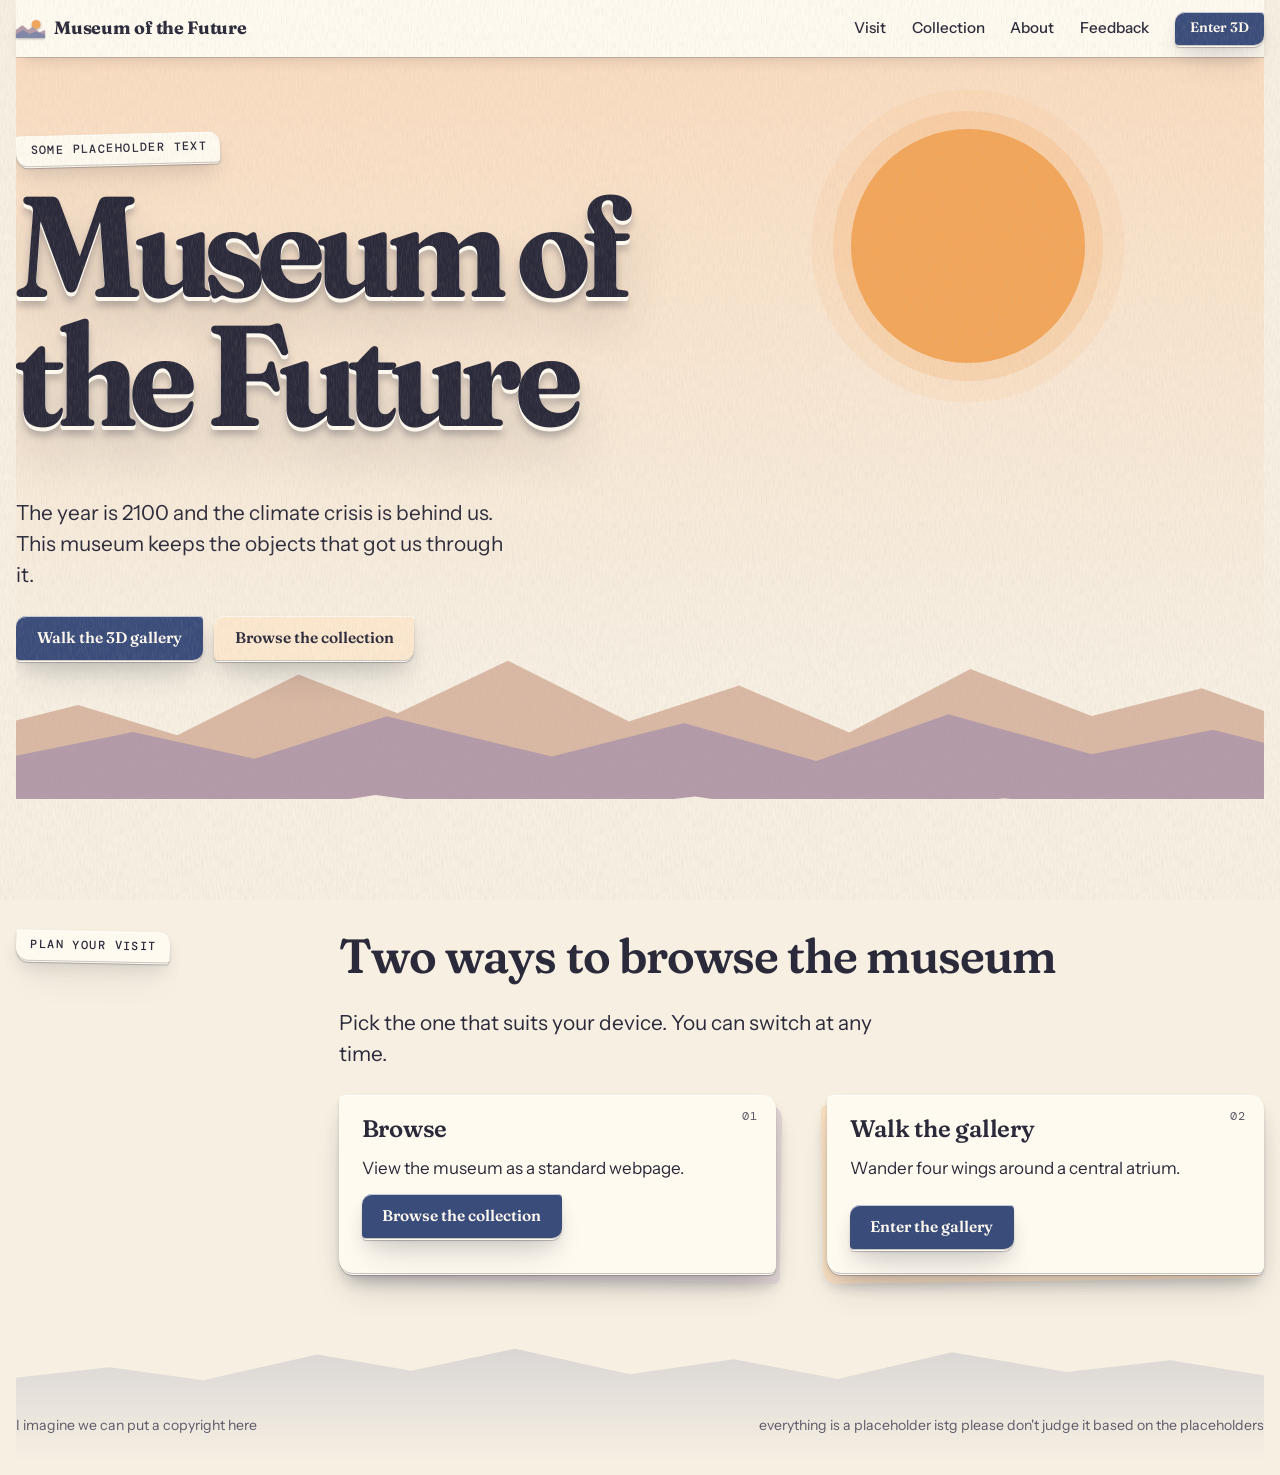
==== commit 1900a7cb: "collection header gone" ====
--- a/index.html
+++ b/index.html
@@ -24,7 +24,7 @@
   <div class="wrap">
     <a class="brand" href="#top">Museum of the Future</a>
     <nav class="nav" aria-label="Main">
-      <a href="#visit">Visit</a><a href="collection/">Collection</a><a href="about/">About</a><a href="contribute/">Contribute</a><a href="feedback/">Feedback</a>
+      <a href="#visit">Visit</a><a href="collection/">Collection</a><a href="about/">About</a><a href="feedback/">Feedback</a>
       <button class="btn btn-primary btn-sm" type="button" data-3d="">Enter 3D</button>
     </nav>
   </div>
